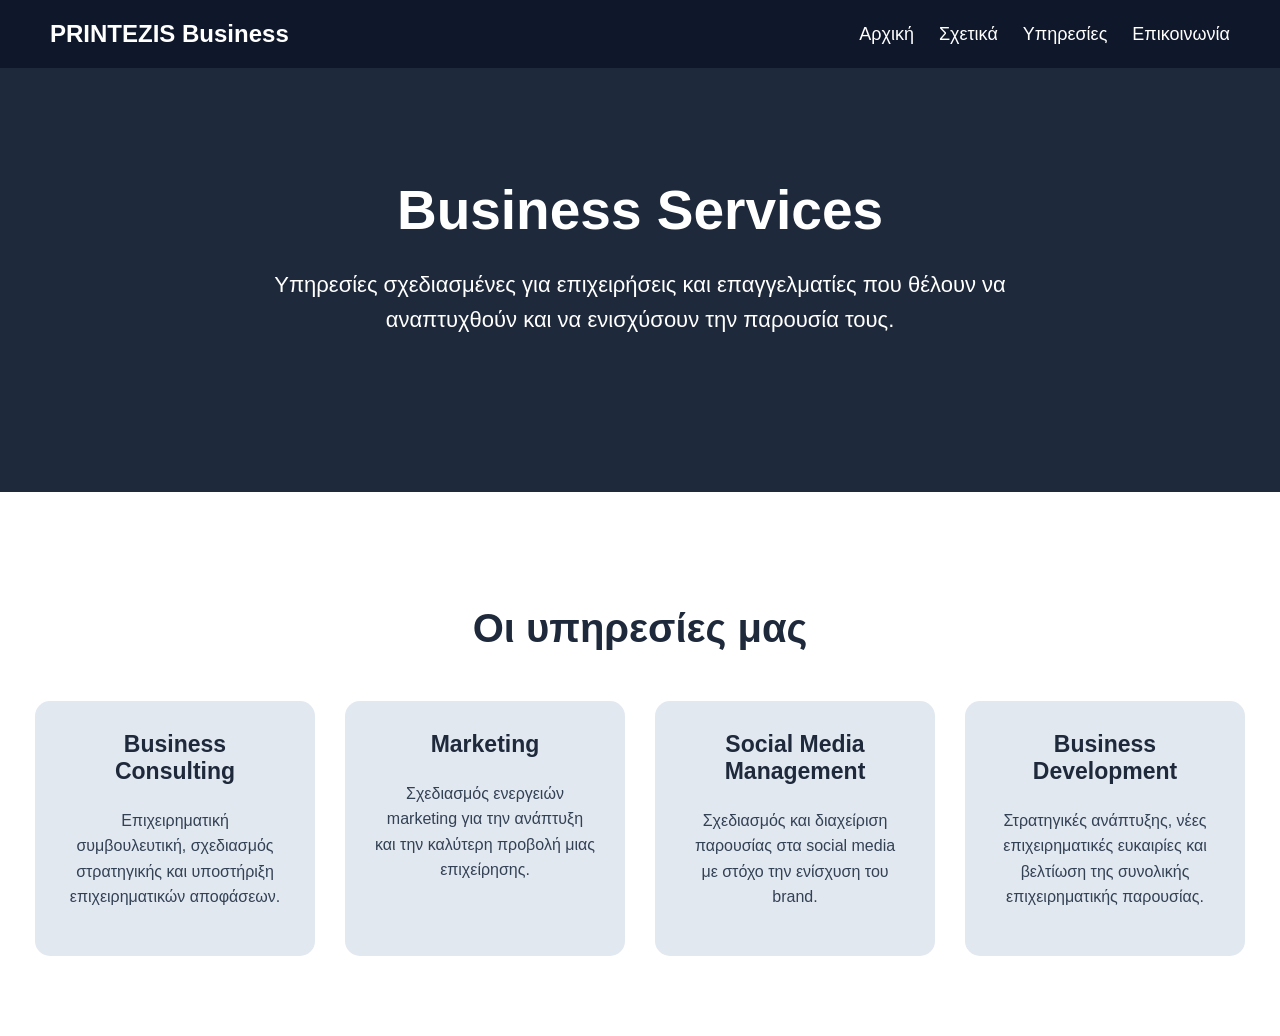
==== business-services.html @ 07dc0186 "Add business services page" ====
<!DOCTYPE html>
<html lang="el">

<head>
    <meta charset="UTF-8">

    <meta name="viewport" content="width=device-width, initial-scale=1.0">

    <title>Business Services | PRINTEZIS Business</title>

    <meta name="description"
          content="Business consulting, marketing, social media management και υπηρεσίες ανάπτυξης επιχειρήσεων από το PRINTEZIS Business.">

    <link rel="stylesheet" href="style.css">
</head>

<body>

    <nav>
        <h2>PRINTEZIS Business</h2>

        <div class="nav-links">
            <a href="index.html">Αρχική</a>
            <a href="index.html#about">Σχετικά</a>
            <a href="index.html#services">Υπηρεσίες</a>
            <a href="index.html#contact">Επικοινωνία</a>
        </div>
    </nav>

    <main>

        <section class="hero">
            <h1>Business Services</h1>

            <p>
                Υπηρεσίες σχεδιασμένες για επιχειρήσεις και επαγγελματίες
                που θέλουν να αναπτυχθούν και να ενισχύσουν την παρουσία τους.
            </p>
        </section>

        <section class="services">

            <h2>Οι υπηρεσίες μας</h2>

            <div class="cards">

                <div class="card">
                    <h3>Business Consulting</h3>
                    <p>
                        Επιχειρηματική συμβουλευτική, σχεδιασμός στρατηγικής
                        και υποστήριξη επιχειρηματικών αποφάσεων.
                    </p>
                </div>

                <div class="card">
                    <h3>Marketing</h3>
                    <p>
                        Σχεδιασμός ενεργειών marketing για την ανάπτυξη
                        και την καλύτερη προβολή μιας επιχείρησης.
                    </p>
                </div>

                <div class="card">
                    <h3>Social Media Management</h3>
                    <p>
                        Σχεδιασμός και διαχείριση παρουσίας στα social media
                        με στόχο την ενίσχυση του brand.
                    </p>
                </div>

                <div class="card">
                    <h3>Business Development</h3>
                    <p>
                        Στρατηγικές ανάπτυξης, νέες επιχειρηματικές ευκαιρίες
                        και βελτίωση της συνολικής επιχειρηματικής παρουσίας.
                    </p>
                </div>

            </div>

        </section>

    </main>

</body>
</html>
---- style.css ----
*{
    box-sizing:border-box;
    scroll-behavior:smooth;
}

body{
    margin:0;
    background:#1e293b;
    color:white;
    font-family:Arial, Helvetica, sans-serif;
    text-align:center;
}

nav{
    display:flex;
    justify-content:space-between;
    align-items:center;
    padding:20px 50px;
    background:#0f172a;
}

nav h2{
    margin:0;
}

.nav-links{
    display:flex;
    gap:25px;
}

nav a{
    color:white;
    text-decoration:none;
    font-size:18px;
}

nav a:hover{
    color:#38bdf8;
}

.hero{
    padding:110px 20px;
}

.hero h1{
    max-width:900px;
    margin:0 auto 25px;
    font-size:55px;
}

.hero p{
    max-width:800px;
    margin:0 auto 45px;
    font-size:22px;
    line-height:1.6;
}

.main-button,
.contact-button{
    display:inline-block;
    background:#38bdf8;
    color:white;
    padding:17px 35px;
    border-radius:50px;
    text-decoration:none;
    font-size:19px;
    font-weight:bold;
    transition:0.3s;
}

.main-button:hover,
.contact-button:hover{
    background:#0ea5e9;
    transform:scale(1.06);
    box-shadow:0 10px 25px rgba(14,165,233,0.35);
}

.about{
    background:#0f172a;
    padding:80px 20px;
}

.about h2,
.services h2,
.contact h2{
    font-size:40px;
}

.about p{
    max-width:850px;
    margin:auto;
    font-size:21px;
    line-height:1.7;
}

.services{
    background:white;
    color:#1e293b;
    padding:80px 20px;
}

.services > p{
    font-size:21px;
}

.cards{
    display:flex;
    justify-content:center;
    flex-wrap:wrap;
    gap:30px;
    max-width:1300px;
    margin:50px auto 0;
}

.card{
    background:#e2e8f0;
    width:280px;
    min-height:250px;
    padding:30px;
    border-radius:15px;
    transition:0.3s;
}

.card:hover{
    transform:translateY(-10px);
    box-shadow:0 10px 25px rgba(0,0,0,0.2);
}

.card h3{
    margin-top:0;
    color:#1e293b;
    font-size:23px;
}

.card p{
    color:#334155;
    line-height:1.6;
}

.business-card{
    border:2px solid #38bdf8;
}

.contact{
    padding:90px 20px;
}

.contact p{
    margin-bottom:35px;
    font-size:21px;
}

footer{
    padding:25px 20px;
    background:#0f172a;
}

footer p{
    margin:0;
    font-size:16px;
}

@media(max-width:750px){

    nav{
        flex-direction:column;
        gap:20px;
        padding:20px;
    }

    .nav-links{
        flex-wrap:wrap;
        justify-content:center;
        gap:15px;
    }

    .hero{
        padding:75px 20px;
    }

    .hero h1{
        font-size:38px;
    }

    .hero p{
        font-size:19px;
    }

    .about h2,
    .services h2,
    .contact h2{
        font-size:32px;
    }

    .card{
        width:100%;
        max-width:350px;
        min-height:auto;
    }
}
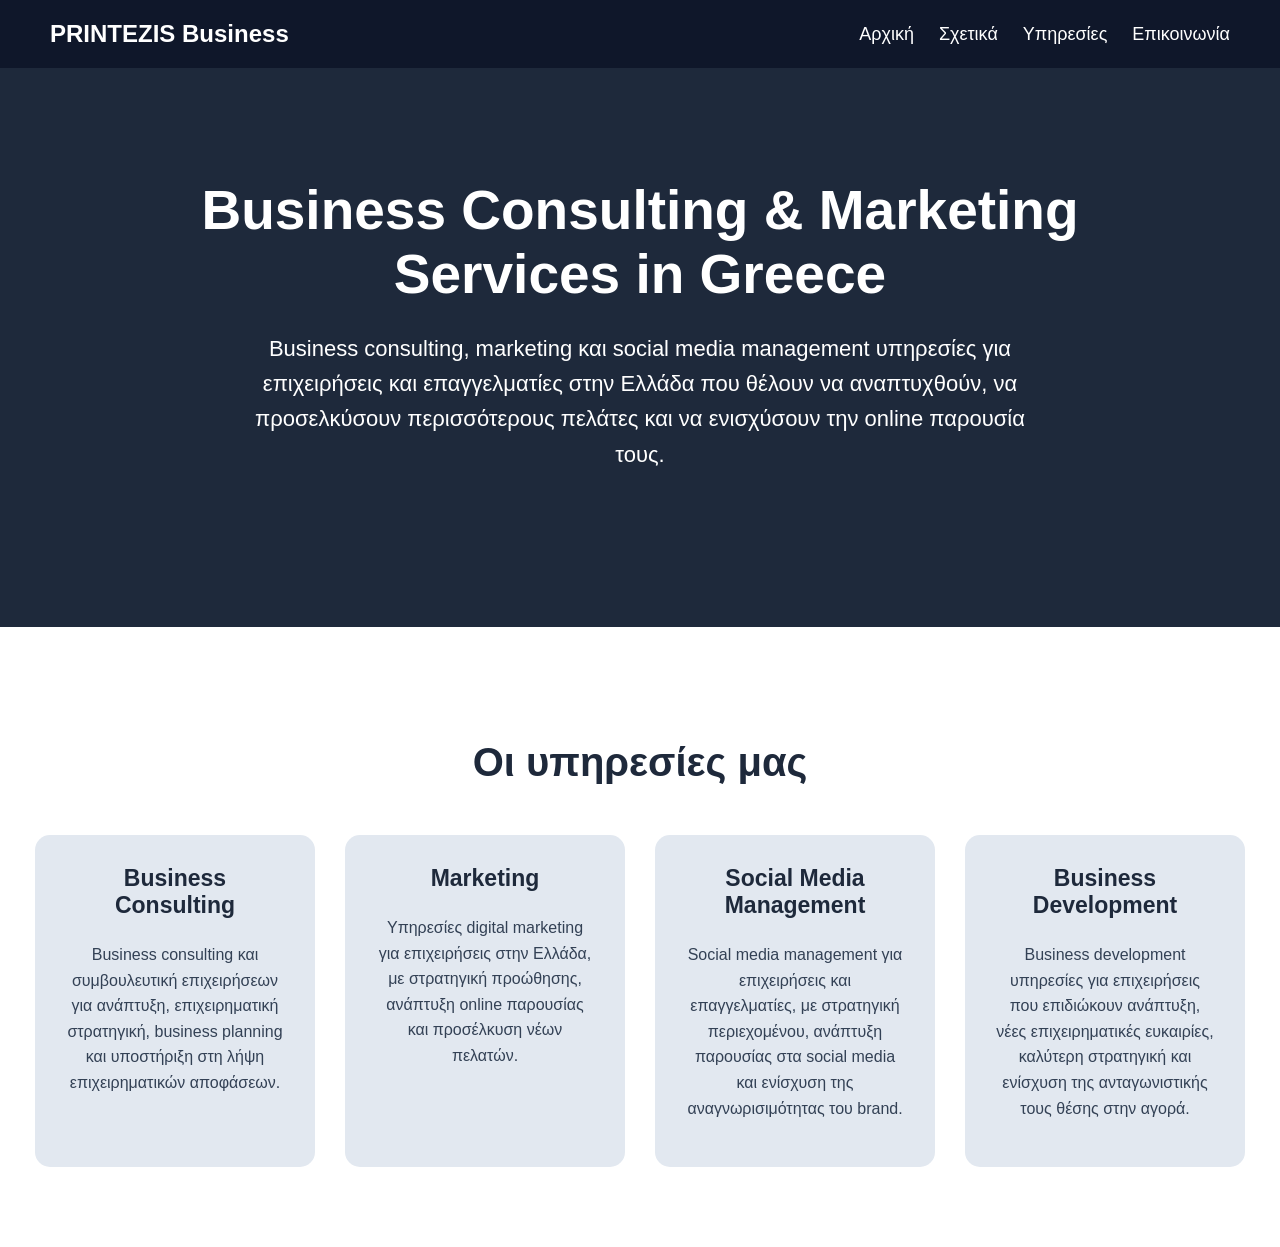
==== commit e847502a: "Optimize Business Services SEO content" ====
--- a/business-services.html
+++ b/business-services.html
@@ -6,11 +6,8 @@
 
     <meta name="viewport" content="width=device-width, initial-scale=1.0">
 
-    <title>Business Services | PRINTEZIS Business</title>
-
-    <meta name="description"
-          content="Business consulting, marketing, social media management και υπηρεσίες ανάπτυξης επιχειρήσεων από το PRINTEZIS Business.">
-
+    <title>Business Consulting & Marketing Services Greece | PRINTEZIS Business</title>
+    <meta name="description" content="Business consulting, marketing, social media management and business development services in Greece. Grow your business with PRINTEZIS Business.">
     <link rel="stylesheet" href="style.css">
 </head>
 
@@ -30,12 +27,13 @@
     <main>
 
         <section class="hero">
-            <h1>Business Services</h1>
+            <h1>Business Consulting & Marketing Services in Greece</h1>
 
-            <p>
-                Υπηρεσίες σχεδιασμένες για επιχειρήσεις και επαγγελματίες
-                που θέλουν να αναπτυχθούν και να ενισχύσουν την παρουσία τους.
-            </p>
+          <p>
+    Business consulting, marketing και social media management υπηρεσίες
+    για επιχειρήσεις και επαγγελματίες στην Ελλάδα που θέλουν να αναπτυχθούν,
+    να προσελκύσουν περισσότερους πελάτες και να ενισχύσουν την online παρουσία τους.
+</p>
         </section>
 
         <section class="services">
@@ -46,34 +44,38 @@
 
                 <div class="card">
                     <h3>Business Consulting</h3>
-                    <p>
-                        Επιχειρηματική συμβουλευτική, σχεδιασμός στρατηγικής
-                        και υποστήριξη επιχειρηματικών αποφάσεων.
-                    </p>
+                   <p>
+    Business consulting και συμβουλευτική επιχειρήσεων για ανάπτυξη,
+    επιχειρηματική στρατηγική, business planning και υποστήριξη
+    στη λήψη επιχειρηματικών αποφάσεων.
+</p>
                 </div>
 
                 <div class="card">
                     <h3>Marketing</h3>
                     <p>
-                        Σχεδιασμός ενεργειών marketing για την ανάπτυξη
-                        και την καλύτερη προβολή μιας επιχείρησης.
-                    </p>
+    Υπηρεσίες digital marketing για επιχειρήσεις στην Ελλάδα,
+    με στρατηγική προώθησης, ανάπτυξη online παρουσίας και
+    προσέλκυση νέων πελατών.
+</p>
                 </div>
 
                 <div class="card">
                     <h3>Social Media Management</h3>
                     <p>
-                        Σχεδιασμός και διαχείριση παρουσίας στα social media
-                        με στόχο την ενίσχυση του brand.
-                    </p>
+    Social media management για επιχειρήσεις και επαγγελματίες,
+    με στρατηγική περιεχομένου, ανάπτυξη παρουσίας στα social media
+    και ενίσχυση της αναγνωρισιμότητας του brand.
+</p>
                 </div>
 
                 <div class="card">
                     <h3>Business Development</h3>
                     <p>
-                        Στρατηγικές ανάπτυξης, νέες επιχειρηματικές ευκαιρίες
-                        και βελτίωση της συνολικής επιχειρηματικής παρουσίας.
-                    </p>
+    Business development υπηρεσίες για επιχειρήσεις που επιδιώκουν ανάπτυξη,
+    νέες επιχειρηματικές ευκαιρίες, καλύτερη στρατηγική και
+    ενίσχυση της ανταγωνιστικής τους θέσης στην αγορά.
+</p>
                 </div>
 
             </div>
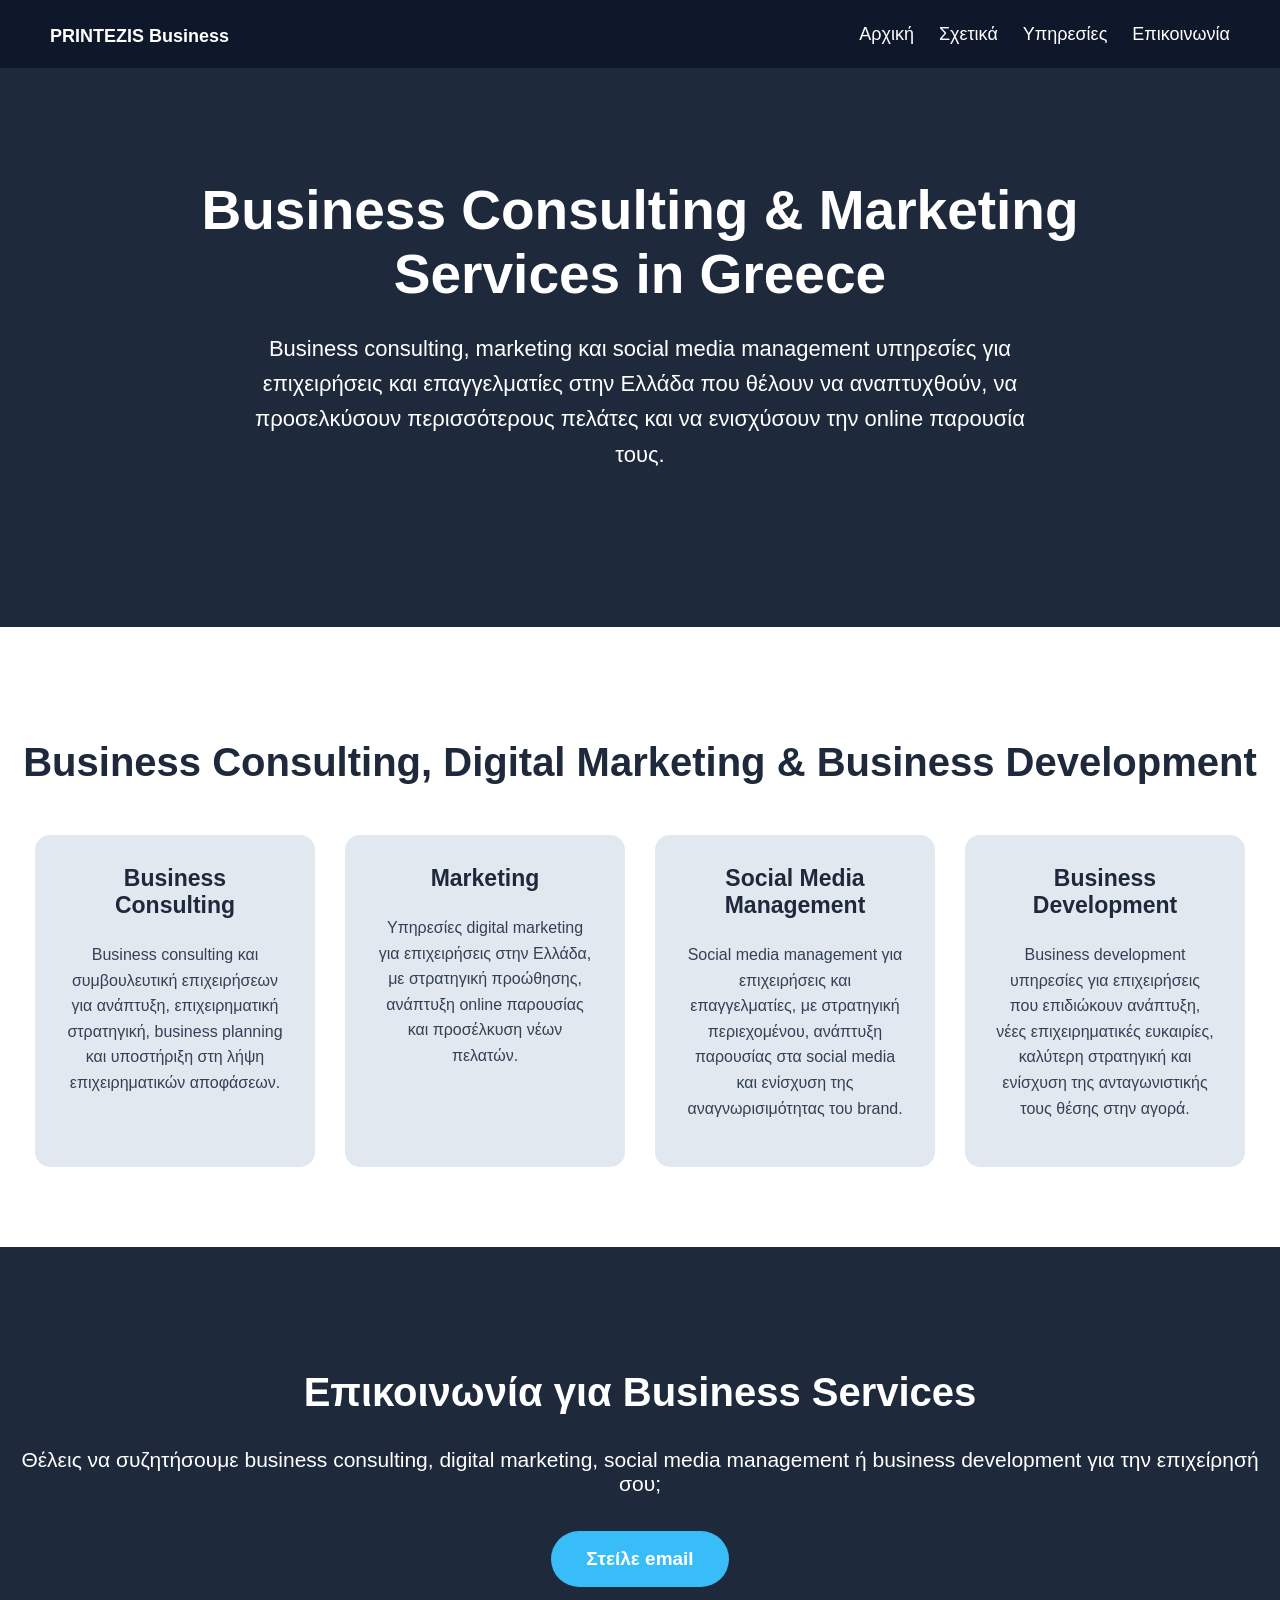
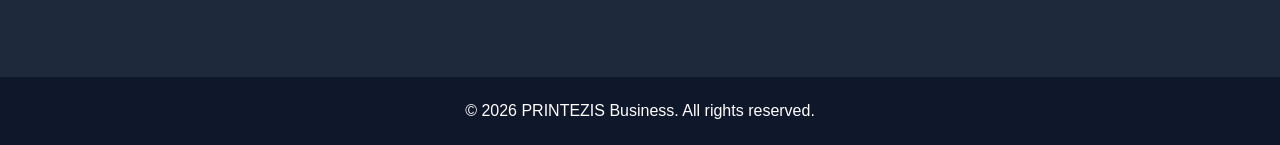
==== commit 20828ca9: "Complete SEO optimization" ====
--- a/business-services.html
+++ b/business-services.html
@@ -2,19 +2,67 @@
 <html lang="el">
 
 <head>
+    <!-- Google tag (gtag.js) -->
+    <script async src="https://www.googletagmanager.com/gtag/js?id=G-ZGBVEKWBGP"></script>
+    <script>
+      window.dataLayer = window.dataLayer || [];
+      function gtag(){dataLayer.push(arguments);}
+      gtag('js', new Date());
+      gtag('config', 'G-ZGBVEKWBGP');
+    </script>
+
+    <meta name="google-site-verification" content="r43bG9RHbESGAjQBH-5aH3C_a0ObtfJvZI0ZxdZ7XYk">
     <meta charset="UTF-8">
-
     <meta name="viewport" content="width=device-width, initial-scale=1.0">
 
-    <title>Business Consulting & Marketing Services Greece | PRINTEZIS Business</title>
-    <meta name="description" content="Business consulting, marketing, social media management and business development services in Greece. Grow your business with PRINTEZIS Business.">
+    <title>Business Consulting & Digital Marketing Greece | PRINTEZIS Business</title>
+    <meta name="description" content="Business consulting, digital marketing, social media management και business development για επιχειρήσεις και επαγγελματίες στην Ελλάδα.">
+    <meta name="robots" content="index, follow">
+
+    <link rel="canonical" href="https://suprakariamg.github.io/printezis-business/business-services.html">
+
+    <meta property="og:type" content="website">
+    <meta property="og:locale" content="el_GR">
+    <meta property="og:site_name" content="PRINTEZIS Business">
+    <meta property="og:title" content="Business Consulting & Digital Marketing Greece | PRINTEZIS Business">
+    <meta property="og:description" content="Business consulting, digital marketing, social media management και business development για επιχειρήσεις στην Ελλάδα.">
+    <meta property="og:url" content="https://suprakariamg.github.io/printezis-business/business-services.html">
+
+    <meta name="twitter:card" content="summary">
+    <meta name="twitter:title" content="Business Consulting & Digital Marketing Greece | PRINTEZIS Business">
+    <meta name="twitter:description" content="Business consulting, digital marketing, social media management και business development για επιχειρήσεις στην Ελλάδα.">
+
+    <script type="application/ld+json">
+    {
+      "@context": "https://schema.org",
+      "@type": "Service",
+      "name": "Business Consulting & Digital Marketing Services",
+      "provider": {
+        "@type": "Organization",
+        "name": "PRINTEZIS Business",
+        "url": "https://suprakariamg.github.io/printezis-business/"
+      },
+      "areaServed": {
+        "@type": "Country",
+        "name": "Greece"
+      },
+      "serviceType": [
+        "Business Consulting",
+        "Digital Marketing",
+        "Social Media Management",
+        "Business Development"
+      ],
+      "url": "https://suprakariamg.github.io/printezis-business/business-services.html"
+    }
+    </script>
+
     <link rel="stylesheet" href="style.css">
 </head>
 
 <body>
 
     <nav>
-        <h2>PRINTEZIS Business</h2>
+        <h2><a class="brand-link" href="index.html" aria-label="PRINTEZIS Business αρχική">PRINTEZIS Business</a></h2>
 
         <div class="nav-links">
             <a href="index.html">Αρχική</a>
@@ -38,7 +86,7 @@
 
         <section class="services">
 
-            <h2>Οι υπηρεσίες μας</h2>
+            <h2>Business Consulting, Digital Marketing & Business Development</h2>
 
             <div class="cards">
 
@@ -82,7 +130,20 @@
 
         </section>
 
+        <section class="contact" id="contact">
+            <h2>Επικοινωνία για Business Services</h2>
+            <p>
+                Θέλεις να συζητήσουμε business consulting, digital marketing,
+                social media management ή business development για την επιχείρησή σου;
+            </p>
+            <a class="contact-button" href="mailto:marioprintezi2004@gmail.com">Στείλε email</a>
+        </section>
+
     </main>
+
+    <footer>
+        <p>© 2026 PRINTEZIS Business. All rights reserved.</p>
+    </footer>
 
 </body>
 </html>
--- a/style.css
+++ b/style.css
@@ -197,4 +197,13 @@
         max-width:350px;
         min-height:auto;
     }
-}+}
+
+.brand-link{
+    color:white;
+    text-decoration:none;
+}
+
+.brand-link:hover{
+    color:#38bdf8;
+}
